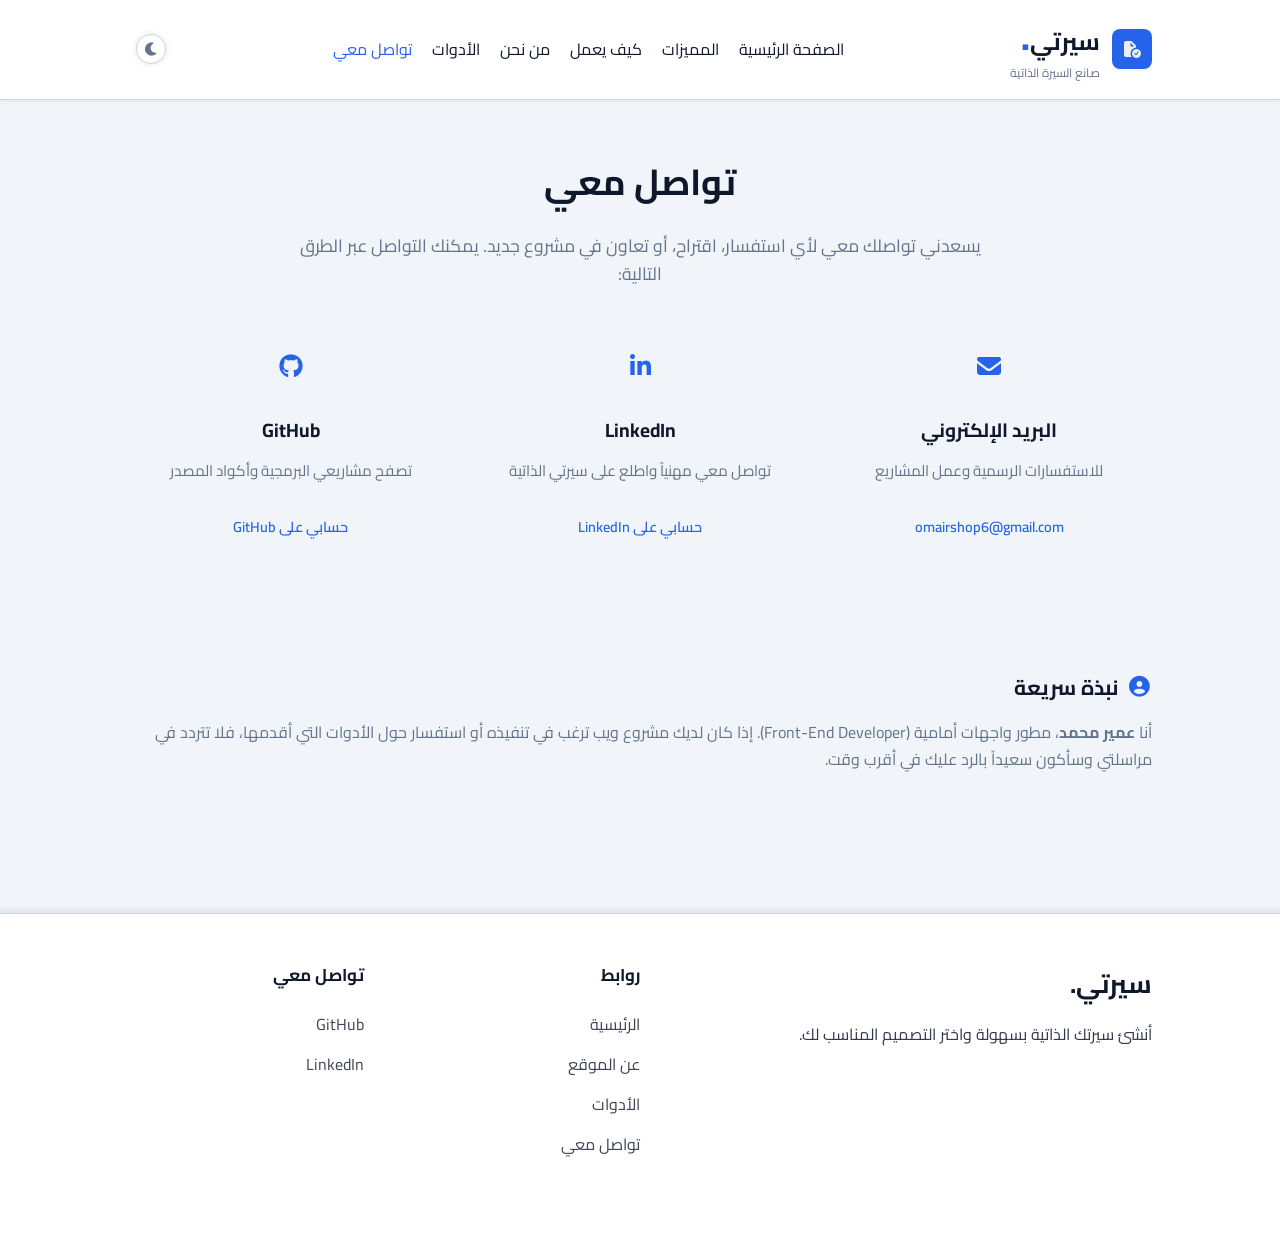
==== pages/contact.html @ 128062e3 "Add files via upload" ====
<!DOCTYPE html>
<html lang="ar">

<head>
    <meta charset="UTF-8">
    <meta name="viewport" content="width=device-width, initial-scale=1.0">
    <title>ابني سيرتك</title>
    <link rel="shortcut icon" href="../images/fav.png" type="image/x-icon">
    <link rel="preconnect" href="https://fonts.googleapis.com">
    <link rel="preconnect" href="https://fonts.gstatic.com" crossorigin>
    <link
        href="https://fonts.googleapis.com/css2?family=Cairo:wght@200..1000&family=Noto+Sans+Arabic:wght@100..900&display=swap"
        rel="stylesheet">
    <link rel="stylesheet" href="../icons/css/all.min.css">
    <link rel="stylesheet" href="../css/style.css">
    <link rel="stylesheet" href="../css/contact.css">
    <link rel="stylesheet" href="../css/responsive.css">
</head>

<body>

    <nav>
        <div class="container">
            <a href="#" class="logo">
                <div class="icon"><i class="fa-solid fa-file-circle-check"></i></div>
                <div class="text">
                    <h1>سيرتي<span>.</span></h1>
                    <p>صانع السيرة الذاتية</p>
                </div>
            </a>
            <div class="links">
                <ul>
                    <li><a href="../index.html#home">الصفحة الرئيسية</a></li>
                    <li><a href="../index.html#bests">المميزات</a></li>
                    <li><a href="../index.html#howWork">كيف يعمل</a></li>
                    <li><a href="../pages/about.html">من نحن</a></li>
                    <li><a href="../pages/tools.html">الأدوات</a></li>
                    <li><a class="active" href="../pages/contact.html">تواصل معي</a></li>
                </ul>
            </div>
            <div class="end">
                <div class="btns">
                    <button class="darkBtn"></button>
                </div>
                <div class="btns">
                    <button class="bars"><i class="fa-solid fa-bars-staggered"></i></button>
                </div>
            </div>
        </div>
    </nav>

    <div class="contact">
        <div class="container">

            <!-- Hero Section الخاصة بصفحة التواصل -->
            <section class="hero">
                <h1>تواصل معي</h1>
                <p>يسعدني تواصلك معي لأي استفسار، اقتراح، أو تعاون في مشروع جديد. يمكنك التواصل عبر الطرق التالية:</p>
            </section>

            <!-- بطاقات وسائل التواصل -->
            <div class="contact-grid">

                <!-- البريد الإلكتروني -->
                <div class="card contact-card">
                    <div class="contact-icon">
                        <i class="fa-solid fa-envelope"></i>
                    </div>
                    <h3>البريد الإلكتروني</h3>
                    <p>للاستفسارات الرسمية وعمل المشاريع</p>
                    <a href="mailto:omairshop6@gmail.com" class="contact-link">omairshop6@gmail.com</a>
                </div>

                <!-- لينكد إن -->
                <div class="card contact-card">
                    <div class="contact-icon">
                        <i class="fa-brands fa-linkedin-in"></i>
                    </div>
                    <h3>LinkedIn</h3>
                    <p>تواصل معي مهنياً واطلع على سيرتي الذاتية</p>
                    <a href="https://www.linkedin.com/in/omair-mohammed-%F0%9F%87%B5%F0%9F%87%B8-4120b2283?utm_source=share&utm_campaign=share_via&utm_content=profile&utm_medium=android_app" target="_blank" class="contact-link">حسابي على LinkedIn</a>
                </div>

                <!-- جيت هاب -->
                <div class="card contact-card">
                    <div class="contact-icon">
                        <i class="fa-brands fa-github"></i>
                    </div>
                    <h3>GitHub</h3>
                    <p>تصفح مشاريعي البرمجية وأكواد المصدر</p>
                    <a href="https://github.com/omair-660" target="_blank" class="contact-link">حسابي على GitHub</a>
                </div>

            </div>

            <!-- بطاقة تعريفية سريعة بالمطور -->
            <section class="card developer-info-card">
                <h2><i class="fa-solid fa-circle-user"></i> نبذة سريعة</h2>
                <p>أنا <strong>عمير محمد</strong>، مطور واجهات أمامية (Front-End Developer). إذا كان لديك مشروع ويب ترغب
                    في تنفيذه أو استفسار حول الأدوات التي أقدمها، فلا تتردد في مراسلتي وسأكون سعيداً بالرد عليك في أقرب
                    وقت.</p>
            </section>

        </div>
    </div>

    <footer class="footer">
        <div class="container">

            <div class="footer-content">

                <div class="footer-brand">
                    <h2>سيرتي.</h2>
                    <p>
                        أنشئ سيرتك الذاتية بسهولة واختر التصميم المناسب لك.
                    </p>
                </div>

                <div class="footer-links">
                    <h3>روابط</h3>

                    <a href="../index.html">الرئيسية</a>
                    <a href="../pages/about.html">عن الموقع</a>
                    <a href="../pages/tools.html">الأدوات</a>
                    <a href="../pages/contact.html">تواصل معي</a>
                </div>

                <div class="footer-social">
                    <h3>تواصل معي</h3>

                    <a href="https://github.com/omair-660">GitHub</a>
                    <a href="https://www.linkedin.com/in/omair-mohammed-%F0%9F%87%B5%F0%9F%87%B8-4120b2283?utm_source=share&utm_campaign=share_via&utm_content=profile&utm_medium=android_app">LinkedIn</a>
                </div>

            </div>

            <div class="footer-bottom">
                <p>
                    © 2026 CV Builder — جميع الحقوق محفوظة
                </p>
            </div>

        </div>
    </footer>

    <script src="../js/common.js"></script>
</body>

</html>
---- css/style.css ----
* {
  padding: 0;
  margin: 0;
  box-sizing: border-box;
}
html{
  scroll-behavior: smooth;
}
:root {
  --primary: #2563eb;
  --primary-hover: #1d4ed8;

  --bg: #f1f5f9;
  --surface: #ffffff;
  --text: #0f172a;
  --text-secondary: #64748b;

  --border: #cbd5e1;
  --input-bg: #ffffff;

  --success: #15803d;
  --danger: #b91c1c;

  --shadow: rgba(15, 23, 42, 0.08);
}

.dark {
  --primary: #3b82f6;
  --primary-hover: #60a5fa;

  --bg: #090d16;
  --surface: #151e32;
  --text: #f8fafc;
  --text-secondary: #94a3b8;

  --border: #24334f;
  --input-bg: #1c2740;

  --success: #34b262;
  --danger: #f87171;

  --shadow: rgba(0, 0, 0, 0.4);
}
::-webkit-scrollbar {
  width: 10px;
}
::-webkit-scrollbar-thumb {
  border-radius: 12px;
  background: var(--primary-hover);
}
::-webkit-scrollbar-thumb:hover {
  background: var(--primary);
}
::-webkit-scrollbar-track {
  background: var(--surface);
  border: 2px solid var(--border);
}
body {
  font-family: "cairo", sans-serif;
  /* font-family: "Noto Sans Arabic", sans-serif; */
  background: var(--bg);
  direction: rtl;
}
a {
  text-decoration: none;
}
ul {
  list-style: none;
}
::placeholder {
  font-family: "cairo", sans-serif;
}
section,
footer {
  padding: 80px 0;
}
.container {
  margin: 0 auto;
  width: 80%;
  max-width: 1200px;
}
nav {
  background: var(--surface);
  box-shadow: 0 0 5px 1px var(--shadow);
  position: sticky;
  top: 0;
  width: 100%;
  right: 0;
  padding: 15px 0;
  border-bottom: 1px solid var(--border);
  z-index: 999;
}
nav .container {
  display: flex;
  justify-content: space-between;
  align-items: center;
}
nav .container .logo {
  display: flex;
  align-items: center;
  gap: 12px;
}
nav .container .logo h1 {
  color: var(--text);
  line-height: 1.3;
  transition: 0.5s;
}
nav .container .logo h1 span {
  color: var(--primary);
  font-weight: 800;
  font-size: 35px;
  transition: 0.5s;
}
nav .container .logo .icon{
  background: var(--primary);
  width: 40px;
  height: 40px;
  display: flex;
  justify-content: center;
  align-items: center;
  border-radius: 8px;
  transition: 0.5s;
}
nav .container .logo .icon i{
  transition: 0.5s ;
  color: #eee;
}
nav .container .logo:hover .icon{
  transform: scale(1.1);
  background: #eee;
}
nav .container .logo:hover .icon i{
  color: var(--primary-hover);
  transform: scale(1.2);
}
nav .container .logo:hover h1{
  color: var(--primary);
}
nav .container .logo:hover h1 span{
  color: var(--text);
}
nav .container .logo .text p{
  font-size: 12px;
  color: var(--text-secondary);
}
nav .container .links ul {
  display: flex;
  align-items: center;
  gap: 20px;
}
nav .container .links ul li a {
  color: var(--text);
  transition: 0.5s;
}

nav .container .links ul li:hover a {
  color: var(--text-secondary);
}
nav .container .links ul li a.active{
  color: var(--primary);
}
nav .container .links ul li a.active:hover{
  color: var(--primary-hover);
}
nav .container .btns {
  display: flex;
  align-items: center;
  gap: 15px;
}
nav .container .btns button {
  width: 30px;
  height: 30px;
  border-radius: 50%;
  display: flex;
  align-items: center;
  justify-content: center;
  outline: none;
  border: 1px solid var(--border);
  background: var(--surface);
  color: var(--text-secondary);
  font-style: 14px;
  transition: 0.5s;
  cursor: pointer;
  box-shadow: 0 0 5px 1px var(--shadow);
}
nav .container .btns button:hover {
  color: var(--bg);
  transform: scale(1.1);
  color: var(--text);
  box-shadow: 0 4px 12px 3px var(--shadow);
}
nav .container .btns button:active {
  transform: scale(0.9);
  background: #1e293b;
  color: #fff;
}

nav .container .end{
  display: flex;
  align-items: center;
  gap: 8px;
}
nav .container .end .bars{
  display: none;
}

data {
  position: relative;
}
.data .errors {
  position: sticky;
  top: 95px;
  width: 100%;
  padding: 12px 0;
  border-radius: 13px;
  background: var(--danger);
  color: #ffff;
  transition: 0.5s;
  scale: 0;
  text-align: center;
  font-size: 17px;
  font-weight: 600;
  z-index: 6;
  margin-bottom: 25px;
  overflow: hidden;
}
p.errosText {
    padding: 0 50px;
}
 .closeErrBtn{
  width: 35px;
  height: 35px;
  border-radius: 50%;
  border: none;
  transition: 0.5s;
  position: absolute;
  left: 20px;
  top: 50%;
  transform: translateY(-50%);
  cursor: pointer;
  box-shadow: 0 0 8px  var(--shadow);
  color: var(--danger);
  text-shadow: 0 0 0 #000;
  background: var(--border);
}
.closeErrBtn:hover{
  box-shadow: 0 -2px 14px 4px var(--shadow);
  transform: translateY(-20px) rotate(30deg);
}
.closeErrBtn:active{
  transform: translateY(-20px) scale(0.9) rotate(-30deg);
}
.data h3 {
  color: var(--text);
}
.data .container {
  border-radius: 14px;
  box-shadow: 0 0 10px 1px var(--shadow);
  padding: 24px;
  background: var(--surface);
}
.data .container .card {
  box-shadow: 0 0 10px 1px var(--shadow);
  padding: 20px;
  border-radius: 14px;
  margin-bottom: 22px;
}
.data .container .card-head {
  display: flex;
  align-items: center;
  gap: 10px;
  margin-bottom: 20px;
}
.data .container .card-head .icon {
  display: flex;
  justify-content: center;
  align-items: center;
  width: 30px;
  height: 30px;
  border-radius: 10px;
  background: linear-gradient(45deg, var(--primary), var(--primary-hover));
}
.data .container .card-head .icon i {
  color: #ffff;
}

.data .container .card-body {
  display: grid;
  grid-template-columns: repeat(2, 1fr);
  gap: 20px;
}
.data .container .card-body .card-input {
  display: flex;
  flex-direction: column;
  gap: 12px;
  margin-bottom: 12px;
  position: relative;
}
.data .container .card-body .card-input label ,
.labelSelect{
  color: var(--text);
}

.data .container .card-body .card-input input,
.inputImg,
.data .container .card-body .card-input textarea {
  font-family: "cairo", sans-serif;
  outline: none;
  border: 1px solid var(--border);
  border-radius: 8px;
  padding: 12px 16px;
  color: var(--text);
  background: var(--bg);
  transition: 0.5s;
  box-shadow: 0 0 0 transparent;
  width: 100%;
}
.inputImg{
  position: relative;
  color: #757575!important;
  height: 51.2px;
}
.data .container .card-body .card-input textarea {
  resize: none;
  height: 200px;
}
.data .container .card-body .card-input input:focus,
.data .container .card-body .card-input textarea:focus {
  border: 1px solid var(--primary);
  box-shadow: 0 0 4px var(--primary-hover);
}
.err {
  border: 1px solid var(--danger) !important;
  box-shadow: 0 0 4px var(--danger) !important;
}
.data .container .about {
  grid-template-columns: 1fr;
}
.data .container .add-btn {
  background: var(--primary);
  padding: 10px 15px;
  color: #fff;
  width: 100%;
  text-align: center;
  outline: none;
  border-radius: 10px;
  border: none;
  box-shadow: 0 3px 10px var(--shadow);
  cursor: pointer;
  margin-top: 10px;
  font-family: "cairo";
  transition: 0.4s;
}
.data .container .add-btn:hover {
  background: var(--primary-hover);
  box-shadow: 0 6px 20px 3px var(--shadow);
  transform: translateY(-2px) scale(1.01);
}
.data .container .add-btn:active {
  transform: translateY(-2px) scale(0.9);
}
.data .container .add-btn i {
  transition: 0.4s;
}
.data .container .add-btn:hover i {
  transform: rotate(180deg);
}
#createCv {
  background: var(--success);
  display: flex;
  align-items: center;
  gap: 2px;
  justify-content: center;
}
#delCv{
  background: var(--danger);
  display: none;
}
.preveview {
  border: 1px solid var(--primary-hover);
  margin: 10px 0;
  border-radius: 12px;
  padding: 12px;
  background: var(--bg);
  color: var(--text);
  transition: 0.5s;
  display: none;
}
.preveview.animation {
  animation: scale 0.5s ease-in-out;
}
.preveview.animationRemove {
  animation: scaleDown 0.5s ease-in-out;
}
@keyframes scale {
  0% {
    /* transform: scale(1);
    opacity: 1; */
  }

  100% {
    transform: scale(2);
    opacity: 0;
  }
}
@keyframes scaleDown {
  0% {
    transform: scale(1);
  }

  100% {
    transform: scale(0);
  }
}
.preveview div {
  border-bottom: 1px solid var(--border);
  margin-bottom: 10px;
  padding-bottom: 10px;
  position: relative;
}
.preveview .btnDel {
  position: absolute;
  top: 10px;
  left: 10px;
  width: 40px;
  height: 40px;
  border-radius: 50%;
  cursor: pointer;
  background: var(--surface);
  border: 1px solid var(--border);
  color: var(--danger);
}
.data .container .skillBtn {
  position: absolute;
  width: fit-content;
  top: calc(100% - 52px);
  left: 10px;
  padding: 3px 8px;
}
.prevSkills {
  display: grid;
  grid-template-columns: repeat(2, 1fr);
}
.prevSkills .btnDel {
  position: static;
  margin: 0 8px;
}
.prevSkills li {
  list-style: decimal-leading-zero;
  list-style-position: inside;
  margin-bottom: 10px;
}
input#image {
  position: relative;
}

.cv-page {
  width: 210mm;
  min-height: 297mm;
  margin: 30px auto;
  background: #fff;
  padding: 14mm;
  box-shadow: 0 5px 25px rgba(0, 0, 0, 0.12);
  font-family: "Noto Sans Arabic", sans-serif;
}
.cv-page section{
  padding: 0;
}
.templates .container {
  display: grid;
  grid-template-columns: repeat(2, 1fr);
  gap: 20px;
}

.templates .container .box {
  position: relative;
  display: block;
  border: 2px solid transparent;
  border-radius: 16px;
  overflow: hidden;
  cursor: pointer;
  text-align: center;
  padding: 12px;
  background: var(--bg);
  transition: 0.3s ease;
}
.templates .container .box::after{
  position: absolute;
  content: 'اضغط للمعاينة';
  top: 50%;
  left: 50%;
  transform: translate(-50% , -50%);
  pointer-events: none;
  background: var(--bg);
  color: var(--text);
  border-radius: 8px;
  padding: 5px;
}
.templates .container .box:hover {
  transform: translateY(-3px);
  border-color: #ccc;
}

.templates .container .box.active {
  border-color: var(--primary);
  box-shadow: 0 0 0 3px color-mix(
    in srgb,
    var(--primary) 15%,
    transparent
  );
}

.templates .container .box .checkBox {
  display: flex;
  align-items: center;
  justify-content: center;
  gap: 8px;
  margin-bottom: 12px;
}

.templates .container .box h3 {
  color: var(--text);
  margin: 0;
  font-size: 17px;
}

.templates .container .box input[type="radio"] {
  width: 17px;
  height: 17px;
  accent-color: var(--primary);
  cursor: pointer;
}

.templates .container .box img {
  display: block;
  width: 100%;
  height: 320px;
  object-fit: cover;
  object-position: top;
  border-radius: 10px;
}
.imageShow{
  background: #0000009c;
  width: 100vw;
  height: 100vh;
  display: flex;
  justify-content: center;
  align-items: center;
  position: fixed;
  top: 0;
  left: 0;
  scale: 0;
  transition: 0.5s;
  z-index: 9999;
}
.imageShow img{
  width: 90%;
  height: 90%;
  border-radius: 10px;
  object-fit: contain;
  overflow: hidden;
}
.imageShow button{
  position: absolute;
  top: 30px;
  right: 20px;
}
/* =========================
   Header
========================= */

.temp-1 .cv-header {
  padding-bottom: 22px;
  border-bottom: 2px solid #2563eb;
}

.temp-1 .cv-page .profile {
  display: flex;
  align-items: center;
  gap: 25px;
}
.temp-1 .cv-page section {
  padding: 0;
}
.temp-1 .cv-page .profile-image {
  width: 120px;
  height: 120px;
  flex-shrink: 0;
}

.temp-1 .cv-page .profile-image img {
  width: 100%;
  height: 100%;
  object-fit: contain;
  border-radius: 50%;
}

.temp-1 .cv-page .profile-info h1 {
  font-size: 30px;
  margin-bottom: 6px;
  color: #111827;
}

.temp-1 .cv-page .profile-info h2 {
  font-size: 17px;
  font-weight: 500;
  color: #2563eb;
  margin-bottom: 18px;
}

.temp-1 .cv-page .contact {
  display: flex;
  flex-wrap: wrap;
  gap: 12px 20px;
}

.temp-1 .cv-page .contact span {
  display: flex;
  align-items: center;
  gap: 7px;
  font-size: 12px;
  color: #4b5563;
}

.temp-1 .cv-page .contact i {
  color: #2563eb;
}

/* =========================
   Content
========================= */

.temp-1 .cv-page .cv-content {
  display: grid;
  grid-template-columns: 2fr 1fr;
  gap: 30px;
  padding-top: 25px;
}

.temp-1 .cv-page .main-content {
  padding-right: 25px;
  border-right: 1px solid #e5e7eb;
}

.temp-1 .cv-page .sidebar {
  padding-left: 0;
}

/* =========================
   Sections
========================= */

.temp-1 .cv-page .cv-section {
  margin-bottom: 25px;
}

.temp-1 .cv-page .cv-section h3 {
  font-size: 15px;
  color: #2563eb;
  text-transform: uppercase;
  letter-spacing: 1px;
  margin-bottom: 14px;
  padding-bottom: 7px;
  border-bottom: 1px solid #dbeafe;
}

.temp-1 .cv-page .cv-section > p {
  font-size: 12px;
  line-height: 1.8;
  color: #4b5563;
  word-wrap: break-word;
  word-break: break-all;
}

/* =========================
   Experience
========================= */

.temp-1 .cv-page .experience-item,
.project-item {
  margin-bottom: 20px;
}

.temp-1 .cv-page .item-head {
  display: flex;
  justify-content: space-between;
  align-items: flex-start;
  gap: 15px;
  margin-bottom: 7px;
}

.temp-1 .cv-page .item-head h4 {
  font-size: 14px;
  color: #111827;
  margin-bottom: 4px;
}

.temp-1 .cv-page .company {
  font-size: 11px;
  color: #2563eb;
}

.temp-1 .cv-page .date {
  font-size: 10px;
  color: #6b7280;
  white-space: nowrap;
}

.temp-1 .cv-page .experience-item p,
.temp-1 .cv-page .project-item p {
  font-size: 11px;
  line-height: 1.7;
  color: #4b5563;
  /* width: 412px; */
  word-wrap: break-word;
}
.imageFounded {
  display: none;
}
/* =========================
   Projects
========================= */

.temp-1 .cv-page .project-links {
  display: flex;
  gap: 15px;
  margin-top: 8px;
}

.temp-1 .cv-page .project-links a {
  font-size: 10px;
  color: #2563eb;
  text-decoration: none;
}

/* =========================
   Education
========================= */

.temp-1 .cv-page .education-item h4 {
  font-size: 13px;
  line-height: 1.5;
  color: #111827;
  margin-bottom: 5px;
}

.temp-1 .cv-page .education-item .date {
  display: block;
  margin-top: 5px;
}

/* =========================
   Skills
========================= */

.temp-1 .cv-page .skills {
  list-style: none;
  display: flex;
  flex-wrap: wrap;
  gap: 7px;
}

.temp-1 .cv-page .skills li {
  background: #eff6ff;
  color: #2563eb;
  padding: 6px 9px;
  border-radius: 4px;
  font-size: 10px;
}

/* =========================
   Languages
========================= */

.temp-1 .cv-page .language {
  margin-bottom: 14px;
}

.temp-1 .cv-page .language > div:first-child {
  display: flex;
  justify-content: space-between;
  font-size: 11px;
  margin-bottom: 5px;
}

.temp-1 .cv-page .language > div:first-child span:last-child {
  color: #6b7280;
  font-size: 10px;
}

.temp-1 .cv-page .progress {
  width: 100%;
  height: 5px;
  background: #e5e7eb;
  border-radius: 5px;
  overflow: hidden;
}

.temp-1 .cv-page .progress span {
  display: block;
  height: 100%;
  background: #2563eb;
}

/* =========================
   Links
========================= */

.temp-1 .cv-page .links {
  display: flex;
  flex-direction: column;
  gap: 10px;
}

.temp-1 .cv-page .links a {
  display: flex;
  align-items: center;
  gap: 8px;
  font-size: 10px;
  color: #4b5563;
  text-decoration: none;
  word-break: break-word;
}

.temp-1 .cv-page .links i {
  width: 15px;
  color: #2563eb;
}

/* =========================
   Print
========================= */

@page {
  size: A4;
  margin: 0;
}

@media print {

  html,
  body {
    width: 210mm;
    margin: 0;
    padding: 0;
    background: #fff !important;
  }

  nav,
  footer,
  .data,
  .btnPrint,
  .btn-pribt,
  .templates {
    display: none !important;
  }

  .cv-preview {
    width: 210mm !important;
    margin: 0 !important;
    padding: 0 !important;
  }

  .cv-page {
    width: 210mm !important;
    max-height: 297mm !important;
    margin: 0 !important;
    /* padding: 14mm !important; */
    box-shadow: none !important;
  }
}

.btn-pribt {
  margin-top: 25px;
}

.btnPrint , .btnEdit{
  width: 100%;
  padding: 13px 20px;
  cursor: pointer;
  border: none;
  border-radius: 10px;
  font-family: "Noto Sans Arabic", sans-serif;
  font-size: 16px;
  font-weight: 600;
  color: #fff;
  background: linear-gradient(155deg , var(--primary) , #040d2f);
  transition: 0.3s ease;
  background-size: 200% 100%;
}
.btnEdit{
  margin-top: 15px;
  background: linear-gradient(155deg , #d7c608 , #676314);
}
.btnPrint:hover,
.btnEdit:hover {
  background-position: 20%  50%;
  opacity: 0.9;
  transform: translateY(-2px);
}

.btnPrint:active,.btnEdit:active {
  transform: translateY(0);
}
#selectedLang {
  font-family: "Noto Sans Arabic", sans-serif;
  padding: 10px;
  border-radius: 14px;
  transition: 0.5s;
  background: var(--bg);
  color: var(--text);
  margin-bottom: 25px;
  outline: 1px solid var(--border)!important;
  outline-offset: 4px;
  border: 1px solid var(--border)!important;
  box-shadow: 0 0 0 transparent;
  outline: none;
  margin-right: 10px;
  text-transform: capitalize;
}
#selectedLang:focus {
  outline: 1px solid var(--primary-hover)!important;
  box-shadow: 0 0 4px var(--primary-hover);
  border: 1px solid var(--primary-hover)!important;
}
.addSection{
  margin-right: auto;
  background: var(--bg);
  padding: 5px 12px;
  border-radius: 12px;
  cursor: pointer;
}
.cardSlide{
  overflow: hidden;
  max-height: 0;
  transition: 0.5s;
}
.cardSlide.slide{
  overflow: visible;
  max-height: 2000px;

}



.tem-2 .cv-page {
  width: 210mm;
  min-height: 297mm;
  margin: 30px auto;
  padding: 0;
  background: #fff;
  box-shadow: 0 8px 30px rgba(15, 23, 42, 0.12);
  overflow: hidden;
}


/* =========================
   Header
========================= */

.tem-2 .cv-header {
  position: relative;
  padding: 35px 38px 30px;
  background: #172554;
  color: #fff;
}

.tem-2 .cv-header::after {
  content: "";
  position: absolute;
  bottom: 0;
  right: 0;
  width: 100%;
  height: 5px;
  background: #d4a64a;
}

.tem-2 .profile {
  display: flex;
  align-items: center;
  gap: 25px;
}

.tem-2 .profile-image {
  width: 125px;
  height: 125px;
  flex-shrink: 0;
  padding: 5px;
  border: 2px solid #d4a64a;
  border-radius: 50%;
}

.tem-2 .profile-image img {
  width: 100%;
  height: 100%;
  display: block;
  object-fit: contain;
  border-radius: 50%;
}

.tem-2 .profile-info {
  flex: 1;
}

.tem-2 .profile-info h1 {
  color: #fff;
  font-size: 31px;
  font-weight: 800;
  line-height: 1.5;
  margin-bottom: 3px;
}

.tem-2 .profile-info h2 {
  color: #f2c66d;
  font-size: 17px;
  font-weight: 500;
  margin-bottom: 18px;
}

.tem-2 .contact {
  display: flex;
  flex-wrap: wrap;
  gap: 10px 20px;
}

.tem-2 .contact span {
  display: flex;
  align-items: center;
  gap: 7px;
  color: #dbe4f4;
  font-size: 11px;
  direction: rtl;
}

.tem-2 .contact i {
  color: #f2c66d;
  font-size: 12px;
}


/* =========================
   Main Layout
========================= */

.tem-2 .cv-content {
  display: grid;
  grid-template-columns: 1fr 2fr;
  gap: 0;
  min-height: 245mm;
}


/* =========================
   Sidebar
========================= */

.tem-2 .sidebar {
  grid-column: 1;
  grid-row: 1;
  background: #f3f5f8;
  padding: 30px 25px;
  border-left: 1px solid #e0e5ec;
}

.tem-2 .main-content {
  grid-column: 2;
  grid-row: 1;
  padding: 30px 35px;
  border-right: none;
}


/* =========================
   Sections
========================= */

.tem-2 .cv-section {
  margin-bottom: 30px;
}

.tem-2 .cv-section h3 {
  position: relative;
  display: flex;
  align-items: center;
  gap: 10px;
  color: #172554;
  font-size: 15px;
  font-weight: 800;
  margin-bottom: 18px;
  padding-bottom: 10px;
  border-bottom: 1px solid #d9e0ea;
}

.tem-2 .cv-section h3::before {
  content: "";
  width: 5px;
  height: 22px;
  border-radius: 3px;
  background: #d4a64a;
}

.tem-2 .cv-section > p {
  color: #596579;
  font-size: 11px;
  line-height: 2;
  text-align: justify;
}


/* =========================
   Experience
========================= */
.tem-2 .checkLang {
  padding-right: 18px;
  border-right: 2px solid #d4a64a;
  position: relative;
}
.tem-2 .checkLang.ar {
  padding-right: 18px;
  border-right: 2px solid #d4a64a;
  position: relative;
}
.tem-2 .checkLang.ar {
  position: relative;
  margin-bottom: 25px;
}
.tem-2 .checkLang.en{
  padding-left: 18px;
  border-left: 2px solid #d4a64a;
  position: relative;
}

.tem-2 .checkLang::before {
  content: "";
  position: absolute;
  top: 0;
  width: 10px;
  height: 10px;
  background: #172554;
  border: 2px solid #fff;
  border-radius: 50%;
  box-shadow: 0 0 0 1px #d4a64a;
  right: -7.5px;
}
.tem-2 .checkLang.ar::before {
  right: -7.5px;
}
.tem-2 .checkLang.en::before {
  left: -7.5px;
}
.tem-2 .item-head {
  display: flex;
  justify-content: space-between;
  align-items: flex-start;
  gap: 15px;
  margin-bottom: 8px;
}

.tem-2 .item-head h4 {
  color: #172554;
  font-size: 13px;
  font-weight: 800;
  line-height: 1.7;
  margin-bottom: 3px;
}

.tem-2 .company {
  color: #b1842f;
  font-size: 11px;
  font-weight: 700;
}

.tem-2 .date {
  color: #7a8495;
  font-size: 10px;
  white-space: nowrap;
  padding: 4px 8px;
  background: #f5e8c9;
  border-radius: 4px;
}

.tem-2 .experience-item p,
.tem-2 .project-item p {
  color: #596579;
  font-size: 11px;
  line-height: 1.9;
  text-align: justify;
}


/* =========================
   Projects
========================= */

.tem-2 .project-links {
  display: flex;
  flex-wrap: wrap;
  gap: 8px;
  margin-top: 10px;
}

.tem-2 .project-links a {
  color: #172554;
  background: #e4eaf5;
  padding: 5px 10px;
  border-radius: 4px;
  font-size: 10px;
  text-decoration: none;
  transition: 0.2s;
}


/* =========================
   Education
========================= */

.tem-2 .education-item {
  padding-bottom: 15px;
  border-bottom: 1px dashed #cbd5e1;
}

.tem-2 .education-item h4 {
  color: #172554;
  font-size: 12px;
  line-height: 1.8;
  margin-bottom: 5px;
}

.tem-2 .education-item .date {
  display: inline-block;
  margin-top: 8px;
}


/* =========================
   Skills
========================= */

.tem-2 .skills {
  display: flex;
  flex-wrap: wrap;
  gap: 7px;
  list-style: none;
}

.tem-2 .skills li {
  color: #172554;
  background: #fff;
  border: 1px solid #d5deeb;
  border-radius: 4px;
  padding: 6px 9px;
  font-size: 10px;
  font-weight: 600;
}


/* =========================
   Languages
========================= */

.tem-2 .language {
  margin-bottom: 17px;
}

.tem-2 .language > div:first-child {
  display: flex;
  justify-content: space-between;
  align-items: center;
  gap: 8px;
  margin-bottom: 7px;
  font-size: 11px;
  color: #273449;
}

.tem-2 .language > div:first-child span:last-child {
  color: #8a94a4;
  font-size: 9px;
}

.tem-2 .progress {
  width: 100%;
  height: 6px;
  overflow: hidden;
  background: #dce2eb;
  border-radius: 10px;
}

.tem-2 .progress span {
  display: block;
  height: 100%;
  background: #d4a64a;
  border-radius: 10px;
}


/* =========================
   Links
========================= */

.tem-2 .links {
  display: flex;
  flex-direction: column;
  gap: 12px;
}

.tem-2 .links a {
  display: flex;
  align-items: center;
  gap: 8px;
  color: #596579;
  font-size: 10px;
  text-decoration: none;
  overflow-wrap: anywhere;
}

.tem-2 .links i {
  width: 17px;
  color: #b1842f;
  font-size: 13px;
}


/* =========================
   Hover
========================= */

.tem-2 .project-links a:hover,
.tem-2 .links a:hover {
  color: #b1842f;
}
/* =========================================================
   TEMPLATE 3 - MODERN ELEGANT DESIGN (.temp-3)
========================================================= */

.temp-3 .cv-page {
  width: 210mm;
  min-height: 297mm;
  margin: 30px auto;
  padding: 0;
  background: #ffffff;
  box-shadow: 0 12px 35px rgba(15, 23, 42, 0.1);
  overflow: hidden;
  font-family: 'Cairo', 'Segoe UI', Tahoma, Geneva, Verdana, sans-serif;
  color: #1e293b;
}

/* =========================
   Header Section
========================= */

.temp-3 .cv-header {
  position: relative;
  background: linear-gradient(135deg, #0f172a 0%, #1e293b 100%);
  padding: 40px 45px 35px;
  color: #ffffff;
  border-bottom: 4px solid #3b82f6;
}

.temp-3 .cv-header::after {
  content: "";
  position: absolute;
  top: 0;
  left: 0;
  width: 140px;
  height: 100%;
  background: rgba(59, 130, 246, 0.08);
  clip-path: polygon(0 0, 100% 0, 40% 100%, 0 100%);
}

.temp-3 .profile {
  display: flex;
  align-items: center;
  gap: 30px;
  position: relative;
  z-index: 2;
}

.temp-3 .profile-image {
  width: 130px;
  height: 130px;
  flex-shrink: 0;
  padding: 4px;
  background: #ffffff;
  border-radius: 20px;
  box-shadow: 0 10px 25px rgba(0, 0, 0, 0.25);
  transform: rotate(-2deg);
}

.temp-3 .profile-image img {
  width: 100%;
  height: 100%;
  display: block;
  object-fit: cover;
  border-radius: 16px;
}

.temp-3 .profile-info {
  flex: 1;
}

.temp-3 .profile-info h1 {
  color: #ffffff;
  font-size: 30px;
  font-weight: 800;
  letter-spacing: -0.5px;
  margin-bottom: 4px;
  line-height: 1.2;
}

.temp-3 .profile-info h2 {
  color: #60a5fa;
  font-size: 16px;
  font-weight: 600;
  margin-bottom: 18px;
  text-transform: uppercase;
  letter-spacing: 0.5px;
}

.temp-3 .contact {
  display: flex;
  flex-wrap: wrap;
  gap: 12px 22px;
  background: rgba(255, 255, 255, 0.06);
  padding: 12px 18px;
  border-radius: 10px;
  border: 1px solid rgba(255, 255, 255, 0.1);
}

.temp-3 .contact span {
  display: flex;
  align-items: center;
  gap: 8px;
  color: #e2e8f0;
  font-size: 11px;
  font-weight: 500;
}

.temp-3 .contact i {
  color: #60a5fa;
  font-size: 13px;
}

/* =========================
   Main Layout
========================= */

.temp-3 .cv-content {
  display: grid;
  grid-template-columns: 2.1fr 1fr;
  gap: 0;
  min-height: 240mm;
}

/* =========================
   Main Content & Sidebar
========================= */

.temp-3 .main-content {
  grid-column: 1;
  padding: 35px 38px;
  background: #ffffff;
}

.temp-3 .sidebar {
  grid-column: 2;
  background: #f8fafc;
  padding: 35px 25px;
  border-right: 1px solid #e2e8f0;
}

/* =========================
   Sections Styling
========================= */

.temp-3 .cv-section {
  margin-bottom: 32px;
}

.temp-3 .cv-section h3 {
  display: flex;
  align-items: center;
  gap: 10px;
  color: #0f172a;
  font-size: 16px;
  font-weight: 800;
  margin-bottom: 20px;
  padding-bottom: 8px;
  border-bottom: 2px solid #f1f5f9;
}

.temp-3 .cv-section h3::before {
  content: "";
  display: inline-block;
  width: 12px;
  height: 12px;
  background: #3b82f6;
  border-radius: 3px;
  transform: rotate(45deg);
}

.temp-3 .cv-section > p {
  color: #475569;
  font-size: 11.5px;
  line-height: 1.9;
  text-align: justify;
}

/* =========================
   Experience & Timeline
========================= */

.temp-3 .checkLang {
  position: relative;
  margin-bottom: 24px;
  border-right: 2px solid #e2e8f0;
  padding-right: 20px;
}

.temp-3 .checkLang.ar {
  padding-right: 20px;
  border-right: 2px solid #e2e8f0;
  border-left: none;
  padding-left: 0;
}

.temp-3 .checkLang.en {
  padding-left: 20px;
  border-left: 2px solid #e2e8f0;
  border-right: none;
  padding-right: 0;
}

.temp-3 .checkLang::before {
  content: "";
  position: absolute;
  top: 0px;
  width: 10px;
  height: 10px;
  background: #ffffff;
  border: 3px solid #3b82f6;
  border-radius: 50%;
  right: -8.5px;
}

.temp-3 .checkLang.ar::before {
  right: -8.5px;
}

.temp-3 .checkLang.en::before {
  left: -8.5px;
}

.temp-3 .item-head {
  display: flex;
  justify-content: space-between;
  align-items: flex-start;
  gap: 12px;
  margin-bottom: 6px;
}

.temp-3 .item-head h4 {
  color: #0f172a;
  font-size: 13.5px;
  font-weight: 700;
  line-height: 1.5;
}

.temp-3 .company {
  color: #2563eb;
  font-size: 11px;
  font-weight: 700;
  display: block;
  margin-top: 2px;
}

.temp-3 .date {
  color: #475569;
  font-size: 10px;
  font-weight: 600;
  white-space: nowrap;
  padding: 3px 10px;
  background: #eff6ff;
  border: 1px solid #dbeafe;
  border-radius: 20px;
}

.temp-3 .experience-item p,
.temp-3 .project-item p {
  color: #475569;
  font-size: 11px;
  line-height: 1.85;
  text-align: justify;
  margin-top: 6px;
}

/* =========================
   Projects
========================= */

.temp-3 .project-links {
  display: flex;
  flex-wrap: wrap;
  gap: 8px;
  margin-top: 12px;
}

.temp-3 .project-links a {
  color: #1e40af;
  background: #eff6ff;
  border: 1px solid #bfdbfe;
  padding: 4px 12px;
  border-radius: 6px;
  font-size: 10px;
  font-weight: 600;
  text-decoration: none;
  transition: all 0.2s ease;
}

.temp-3 .project-links a:hover {
  background: #2563eb;
  color: #ffffff;
  border-color: #2563eb;
}

/* =========================
   Education
========================= */

.temp-3 .education-item {
  padding: 14px;
  background: #f8fafc;
  border-radius: 8px;
  border: 1px solid #e2e8f0;
  margin-bottom: 12px;
}

.temp-3 .education-item h4 {
  color: #0f172a;
  font-size: 12px;
  font-weight: 700;
  line-height: 1.6;
}

.temp-3 .education-item .date {
  display: inline-block;
  margin-top: 8px;
}

/* =========================
   Skills Section
========================= */

.temp-3 .skills {
  display: flex;
  flex-wrap: wrap;
  gap: 8px;
  list-style: none;
  padding: 0;
}

.temp-3 .skills li {
  color: #0f172a;
  background: #ffffff;
  border: 1px solid #cbd5e1;
  border-radius: 6px;
  padding: 5px 11px;
  font-size: 10.5px;
  font-weight: 600;
  box-shadow: 0 1px 3px rgba(0, 0, 0, 0.04);
}

/* =========================
   Languages Section
========================= */

.temp-3 .language {
  margin-bottom: 16px;
}

.temp-3 .language > div:first-child {
  display: flex;
  justify-content: space-between;
  align-items: center;
  margin-bottom: 6px;
  font-size: 11px;
  font-weight: 700;
  color: #1e293b;
}

.temp-3 .language > div:first-child span:last-child {
  color: #64748b;
  font-size: 9.5px;
  font-weight: 500;
}

.temp-3 .progress {
  width: 100%;
  height: 7px;
  overflow: hidden;
  background: #e2e8f0;
  border-radius: 10px;
}

.temp-3 .progress span {
  display: block;
  height: 100%;
  background: linear-gradient(90deg, #3b82f6, #1d4ed8);
  border-radius: 10px;
}

/* =========================
   Social & Web Links
========================= */

.temp-3 .links {
  display: flex;
  flex-direction: column;
  gap: 10px;
}

.temp-3 .links a {
  display: flex;
  align-items: center;
  gap: 10px;
  color: #475569;
  font-size: 10.5px;
  font-weight: 600;
  text-decoration: none;
  padding: 8px 10px;
  background: #ffffff;
  border: 1px solid #e2e8f0;
  border-radius: 6px;
  transition: all 0.2s ease;
  overflow-wrap: anywhere;
}

.temp-3 .links a:hover {
  color: #2563eb;
  border-color: #93c5fd;
  background: #eff6ff;
}

.temp-3 .links i {
  width: 18px;
  color: #2563eb;
  font-size: 13px;
  text-align: center;
}

/* =========================================================
   TEMPLATE 4 - ATS FRIENDLY DESIGN (.temp-4)
========================================================= */

.temp-4 .cv-page {
  width: 210mm;
  min-height: 297mm;
  margin: 30px auto;
  padding: 40px 45px;
  background: #ffffff;
  color: #111827;
  font-family: Arial, Helvetica, 'Segoe UI', sans-serif;
  box-shadow: 0 4px 20px rgba(0, 0, 0, 0.08);
}

/* =========================
   Header & Profile
========================= */

.temp-4 .cv-header {
  text-align: center;
  padding-bottom: 20px;
  margin-bottom: 25px;
  border-bottom: 2px solid #111827;
}

.temp-4 .profile {
  display: block;
}

.temp-4 .profile-image {
  display: none; 
}

.temp-4 .profile-info h1 {
  color: #111827;
  font-size: 26px;
  font-weight: 700;
  margin-bottom: 6px;
  text-transform: uppercase;
  letter-spacing: 0.5px;
}

.temp-4 .profile-info h2 {
  color: #374151;
  font-size: 15px;
  font-weight: 600;
  margin-bottom: 15px;
}

.temp-4 .contact {
  display: flex;
  justify-content: center;
  flex-wrap: wrap;
  gap: 8px 15px;
}

.temp-4 .contact span {
  display: inline-flex;
  align-items: center;
  gap: 5px;
  color: #374151;
  font-size: 11px;
  direction: rtl;
}

.temp-4 .contact i {
  display: none; 
}

/* =========================
   Main ATS Layout (Single Column)
========================= */

.temp-4 .cv-content {
  display: block;
}

.temp-4 .sidebar,
.temp-4 .main-content {
  display: block;
  width: 100%;
  padding: 0;
  background: transparent;
  border: none;
}

/* =========================
   Sections
========================= */

.temp-4 .cv-section {
  margin-bottom: 22px;
}

.temp-4 .cv-section h3 {
  color: #111827;
  font-size: 14px;
  font-weight: 700;
  text-transform: uppercase;
  margin-bottom: 12px;
  padding-bottom: 4px;
  border-bottom: 1px solid #111827;
  letter-spacing: 0.5px;
}

.temp-4 .cv-section h3::before {
  display: none;
}

.temp-4 .cv-section > p {
  color: #374151;
  font-size: 11px;
  line-height: 1.6;
  text-align: justify;
}

/* =========================
   Experience & Items
========================= */

.temp-4 .checkLang {
  margin-bottom: 16px;
  padding: 0;
  border: none !important;
}

.temp-4 .checkLang::before {
  display: none;
}

.temp-4 .item-head {
  display: flex;
  justify-content: space-between;
  align-items: baseline;
  margin-bottom: 4px;
}

.temp-4 .item-head h4 {
  color: #111827;
  font-size: 12px;
  font-weight: 700;
  margin: 0;
}

.temp-4 .company {
  color: #374151;
  font-size: 11px;
  font-weight: 600;
  display: inline-block;
  margin-left: 8px;
}

.temp-4 .date {
  color: #4b5563;
  font-size: 10.5px;
  font-weight: 600;
  background: transparent;
  padding: 0;
  border-radius: 0;
}

.temp-4 .experience-item p,
.temp-4 .project-item p {
  color: #374151;
  font-size: 11px;
  line-height: 1.6;
  text-align: justify;
  margin-top: 4px;
}

/* =========================
   Projects
========================= */

.temp-4 .project-links {
  display: flex;
  flex-wrap: wrap;
  gap: 12px;
  margin-top: 6px;
}

.temp-4 .project-links a {
  color: #111827;
  background: transparent;
  padding: 0;
  font-size: 10.5px;
  text-decoration: underline;
}

/* =========================
   Education
========================= */

.temp-4 .education-item {
  margin-bottom: 12px;
  padding-bottom: 0;
  border: none;
}

.temp-4 .education-item h4 {
  color: #111827;
  font-size: 12px;
  font-weight: 700;
  margin-bottom: 2px;
}

.temp-4 .education-item .date {
  display: inline-block;
  margin-top: 2px;
}

/* =========================
   Skills
========================= */

.temp-4 .skills {
  display: flex;
  flex-wrap: wrap;
  gap: 6px 15px;
  list-style: disc;
  padding-right: 18px;
  margin: 0;
}

.temp-4 .skills li {
  color: #111827;
  background: transparent;
  border: none;
  padding: 0;
  font-size: 11px;
  font-weight: 500;
}

/* =========================
   Languages
========================= */

.temp-4 .language {
  margin-bottom: 8px;
}

.temp-4 .language > div:first-child {
  display: flex;
  justify-content: space-between;
  font-size: 11px;
  color: #111827;
  font-weight: 600;
}

.temp-4 .language > div:first-child span:last-child {
  color: #4b5563;
  font-size: 10px;
  font-weight: normal;
}

.temp-4 .progress {
  display: none; /* الـ ATS يفضل النصوص المفصلة بدلاً من أشرطة التقييم البصرية */
}

/* =========================
   Links
========================= */

.temp-4 .links {
  display: flex;
  flex-wrap: wrap;
  gap: 10px 20px;
}

.temp-4 .links a {
  color: #111827;
  font-size: 10.5px;
  text-decoration: underline;
}

.temp-4 .links i {
  display: none;
}

/* =========================
   Hover (Clean Reset)
========================= */

.temp-4 .project-links a:hover,
.temp-4 .links a:hover {
  color: #000000;
}

.astric{
  color: var(--danger);
  font-weight: 800;
  font-size: 18px;
}

.footer {
  margin-top: 60px;
  padding: 45px 0 0;
  background: var(--surface);
  color: #fff;
  box-shadow: 0 -2px 5px 1px var(--shadow);
  border-top: 1px solid var(--border);
}

.footer-content {
  display: grid;
  grid-template-columns: 2fr 1fr 1fr;
  gap: 40px;
  padding-bottom: 35px;
}

.footer-brand h2 {
  margin: 0 0 12px;
  font-size: 26px;
  color: var(--text);
}

.footer-brand p {
  margin: 0;
  max-width: 400px;
  line-height: 1.8;
  opacity: 0.85;
  color: var(--text);
}

.footer-links,
.footer-social {
  display: flex;
  flex-direction: column;
  gap: 10px;
}

.footer h3 {
  margin: 0 0 8px;
  font-size: 17px;
  color: var(--text);
}

.footer a {
  width: fit-content;
  color: var(--text);
  text-decoration: none;
  opacity: 0.8;
  transition: 0.3s;
}

.footer a:hover {
  opacity: 1;
  transform: translateX(-3px);
}

.footer-bottom {
  border-top: 1px solid rgba(255, 255, 255, 0.2);
  padding: 18px 0;
  text-align: center;
}

.footer-bottom p {
  margin: 0;
  font-size: 14px;
  opacity: 0.75;
}

.checkDataStorage{
  background: #0000007d;
  width: 100%;
  min-height: 0vh;
  position: fixed;
  top: 50%;
  left: 50%;
  z-index: 9999;
  transform: translate(-50% , -50%);
  display: flex;
  justify-content: center;
  align-items: center;
  transition: 0.5s;
  overflow: hidden;
  visibility: hidden;
  opacity: 0;
}
.checkDataStorage.show{
  min-height: 100vh;
  overflow: visible;
  visibility: visible;
  opacity: 1;
}
.checkDataStorage .container{
  text-align: center;
  background: var(--surface);
  padding: 30px ;
  border-radius: 12px;
  box-shadow: 0 0 18px var(--shadow);
}
.checkDataStorage p{
  color: var(--text);
  font-weight: 700;
  font-size: 22px;
  margin-bottom: 30px;
}
.checkDataStorage .btn{
  display: flex;
  gap: 8px;
  justify-content: center;
}
.checkDataStorage button{
  border: none;
  padding: 12px 25px;
  font-family: 'cairo';
  border-radius: 9px;
  box-shadow: 0 0 8px var(--shadow);
  font-weight: 600;
  white-space: nowrap;
  color: #fff;
  cursor: pointer;
  transition: 0.5s;
}
.checkDataStorage button:nth-child(1){
  background: var(--success);
}
.checkDataStorage button:last-child{
  background: var(--primary);
}
.checkDataStorage button:hover{
  filter: grayscale(0.5);
  transform: translateY(-2px) scale(1.01);
}
---- css/contact.css ----
.contact .hero {
  text-align: center;
  padding: 3rem 1rem;
}

.contact .hero h1 {
  font-size: 2.25rem;
  color: var(--text);
  margin-bottom: 1rem;
  font-weight: 700;
}

.contact .hero p {
  color: var(--text-secondary);
  font-size: 1.1rem;
  max-width: 700px;
  margin: 0 auto;
  line-height: 1.6;
}
.contact .contact-grid {
  display: grid;
  grid-template-columns: repeat(auto-fit, minmax(280px, 1fr));
  gap: 1.5rem;
  margin-bottom: 2.5rem;
}

.contact .contact-card {
  text-align: center;
  display: flex;
  flex-direction: column;
  align-items: center;
}

.contact .contact-icon {
  width: 60px;
  height: 60px;
  background-color: var(--bg);
  color: var(--primary);
  font-size: 1.5rem;
  display: flex;
  align-items: center;
  justify-content: center;
  border-radius: 50%;
  margin-bottom: 1rem;
  transition: background-color 0.5s ease, color 0.5s ease;
}

.contact .contact-card:hover .contact-icon {
  background-color: var(--primary);
  color: #ffffff;
}

.contact .contact-card h3 {
  color: var(--text);
  font-size: 1.2rem;
  margin-bottom: 0.5rem;
}

.contact .contact-card p {
  font-size: 0.95rem;
  margin-bottom: 1.25rem;
  color: var(--text-secondary);
}

.contact .contact-link {
  display: inline-block;
  background-color: var(--bg);
  color: var(--primary);
  text-decoration: none;
  font-weight: 600;
  font-size: 0.9rem;
  padding: 0.5rem 1rem;
  border-radius: 8px;
  transition: background-color 0.5s ease, color 0.5s ease;
  margin-top: auto; 
}

.contact .contact-link:hover {
  background-color: var(--primary);
  color: #ffffff;
}

.contact .developer-info-card {
  margin-bottom: 3rem;
}

.contact .developer-info-card h2 {
  display: flex;
  align-items: center;
  gap: 0.5rem;
  color: var(--text);
  font-size: 1.3rem;
  margin-bottom: 0.75rem;
}

.contact .developer-info-card h2 i {
  color: var(--primary);
}

.contact .developer-info-card p {
  color: var(--text-secondary);
  line-height: 1.7;
}
---- css/responsive.css ----
@media (max-width:1120px) {
  .hero .container{
    grid-template-columns: 1fr;
    justify-items: center;
    text-align: center;
  }
  .hero .container .top ,
   .hero .container .btns,
   ul{
    margin: auto;
  }
.hero .container .text h1 span {
  display: inline;
}
  .hero .container .image{
    width: 400px;
  }
  .common .con{
    grid-template-columns: repeat(2 , 1fr);
  }
.howWork .con .box .arrow{
  display: block;
}
}
@media (max-width:820px) {
  .cv-preview{
  overflow-x: scroll;
  /* width: 80%; */
  margin: auto;
}
nav .container .end .bars{
  display: block;
}
nav .container .links ul{
  flex-direction: column;
}
nav .container .links{
  position: absolute;
  top: 100%;
  background: var(--surface);
  right: 0;
  width: 100%;
  box-shadow: 0 5px 5px 1px var(--shadow);
  border-bottom: 1px solid var(--border);
  overflow: hidden;
  max-height: 0;
  transition: 0.5s linear;
}
nav .container .links.active{
  padding-bottom: 20px;
  overflow: visible;
  max-height: 800px;
}
  .hero .container .text h1{
    font-size: 48px;
  }

}
@media (max-width:665px) {
  .data .container .card-body,
  .templates .container,
  .footer-content,
  .common .con{
    grid-template-columns: 1fr;
  }
  .bulid .container{
    flex-direction: column;
    align-items: center;
    justify-content: center;
    gap: 20px;
    text-align: center;
  }
  .container {
    width: 90%;
}
  .hero .container .text h1{
    font-size: 36px;
  }
  .bulid .container .text h3{
    font-size: 28px;
  }
.hero .container .text .btns,
.hero .container .text ul{
  flex-direction: column;
  gap: 15px;
}
}
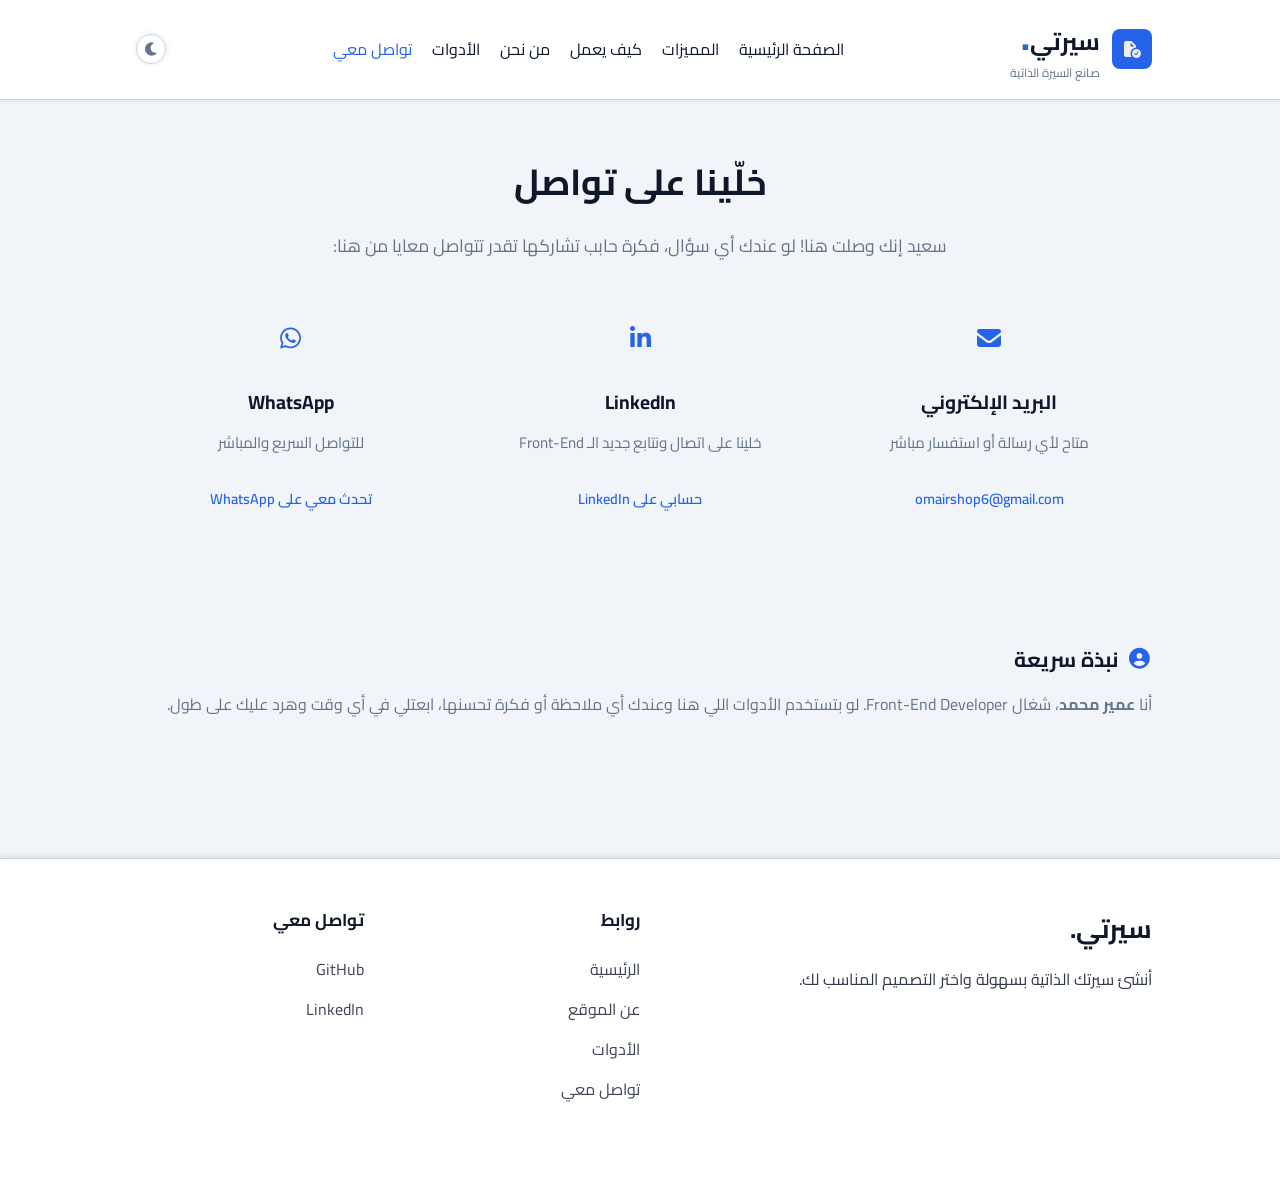
==== commit 5898436a: "Add files via upload" ====
--- a/pages/contact.html
+++ b/pages/contact.html
@@ -51,54 +51,45 @@
 
     <div class="contact">
         <div class="container">
-
-            <!-- Hero Section الخاصة بصفحة التواصل -->
             <section class="hero">
-                <h1>تواصل معي</h1>
-                <p>يسعدني تواصلك معي لأي استفسار، اقتراح، أو تعاون في مشروع جديد. يمكنك التواصل عبر الطرق التالية:</p>
+                <h1>خلّينا على تواصل</h1>
+                <p>سعيد إنك وصلت هنا! لو عندك أي سؤال، فكرة حابب تشاركها   تقدر تتواصل معايا من هنا:</p>
             </section>
 
-            <!-- بطاقات وسائل التواصل -->
             <div class="contact-grid">
 
-                <!-- البريد الإلكتروني -->
                 <div class="card contact-card">
                     <div class="contact-icon">
                         <i class="fa-solid fa-envelope"></i>
                     </div>
                     <h3>البريد الإلكتروني</h3>
-                    <p>للاستفسارات الرسمية وعمل المشاريع</p>
+                    <p>متاح لأي رسالة أو استفسار مباشر</p>
                     <a href="mailto:omairshop6@gmail.com" class="contact-link">omairshop6@gmail.com</a>
                 </div>
 
-                <!-- لينكد إن -->
                 <div class="card contact-card">
                     <div class="contact-icon">
                         <i class="fa-brands fa-linkedin-in"></i>
                     </div>
                     <h3>LinkedIn</h3>
-                    <p>تواصل معي مهنياً واطلع على سيرتي الذاتية</p>
+                    <p>خلينا على اتصال ونتابع جديد الـ Front-End</p>
                     <a href="https://www.linkedin.com/in/omair-mohammed-%F0%9F%87%B5%F0%9F%87%B8-4120b2283?utm_source=share&utm_campaign=share_via&utm_content=profile&utm_medium=android_app" target="_blank" class="contact-link">حسابي على LinkedIn</a>
                 </div>
 
-                <!-- جيت هاب -->
                 <div class="card contact-card">
                     <div class="contact-icon">
-                        <i class="fa-brands fa-github"></i>
+                        <i class="fa-brands fa-whatsapp"></i>
                     </div>
-                    <h3>GitHub</h3>
-                    <p>تصفح مشاريعي البرمجية وأكواد المصدر</p>
-                    <a href="https://github.com/omair-660" target="_blank" class="contact-link">حسابي على GitHub</a>
+                    <h3>WhatsApp</h3>
+                    <p>للتواصل السريع والمباشر</p>
+                    <a href="https://wa.me/YOUR_PHONE_NUMBER" target="_blank" class="contact-link">تحدث معي على WhatsApp</a>
                 </div>
 
             </div>
 
-            <!-- بطاقة تعريفية سريعة بالمطور -->
             <section class="card developer-info-card">
-                <h2><i class="fa-solid fa-circle-user"></i> نبذة سريعة</h2>
-                <p>أنا <strong>عمير محمد</strong>، مطور واجهات أمامية (Front-End Developer). إذا كان لديك مشروع ويب ترغب
-                    في تنفيذه أو استفسار حول الأدوات التي أقدمها، فلا تتردد في مراسلتي وسأكون سعيداً بالرد عليك في أقرب
-                    وقت.</p>
+                <h2><i class="fa-solid fa-circle-user"></i>نبذة سريعة</h2>
+                <p>أنا <strong>عمير محمد</strong>، شغال Front-End Developer. لو بتستخدم الأدوات اللي هنا وعندك أي ملاحظة أو فكرة تحسنها، ابعتلي في أي وقت وهرد عليك على طول.</p>
             </section>
 
         </div>
--- a/css/style.css
+++ b/css/style.css
@@ -2173,3 +2173,56 @@
   filter: grayscale(0.5);
   transform: translateY(-2px) scale(1.01);
 }
+
+.liveprev{
+  position: fixed;
+  left:-20px;
+  top: 180px;
+  color: var(--text);
+  background: var(--shadow);
+  width: 100%;
+  transform: rotate(-90deg);
+  text-align: center;
+  z-index: 3;
+}
+.goTop{
+  position: fixed;
+  bottom: 100%;
+  right: 25px;
+  width: 43px;
+  height: 43px;
+  z-index: 99;
+  background: rgb(140, 8, 8);
+  display: flex;
+  justify-content: center;
+  align-items: center;
+  border-radius: 50%;
+  box-shadow: 0 0 10px var(--shadow);
+  transition: 0.5s;
+  cursor: pointer;
+  opacity: 0;
+  scale: 2;
+}
+.goTop.show{
+  bottom: 25px;
+  opacity: 1;
+  scale: 1;
+  background: var(--primary);
+}
+.goTop:hover{
+  background: var(--primary-hover);
+  box-shadow: 0 8px 30px var(--shadow);
+  transform: translateY(-5px) scale(1.02);
+}
+.goTop:active{
+  transform: translateY(-5px) scale(0.8);
+}
+.goTop i{
+  color: #fff;
+  text-shadow: 1px 1px 2px #000;
+  transition: 0.8s;
+}
+.goTop:hover i{
+  color: #eee;
+  text-shadow: -1px -1px 2px #000;
+}
--- a/css/responsive.css
+++ b/css/responsive.css
@@ -14,7 +14,7 @@
   display: inline;
 }
   .hero .container .image{
-    width: 400px;
+    /* width: 400px; */
   }
   .common .con{
     grid-template-columns: repeat(2 , 1fr);
